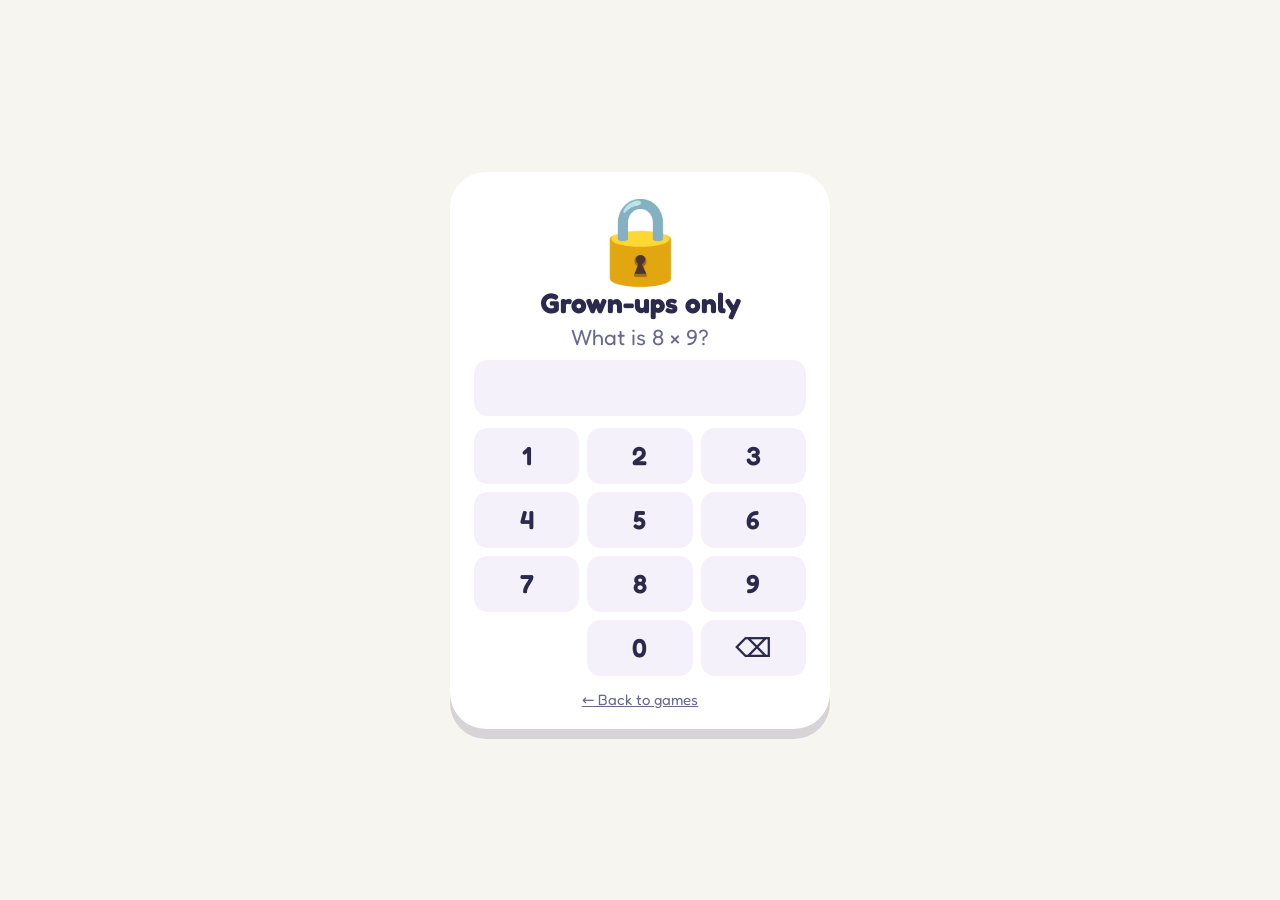
==== parent/index.html @ da4e7c8c "Wonder World: learning and creating website for kids Math, Reading and Science islands, Create Studi" ====
<!doctype html>
<html lang="en">
<head>
  <meta charset="utf-8">
  <meta name="viewport" content="width=device-width, initial-scale=1, viewport-fit=cover">
  <title>Grown-ups Corner</title>
  <link rel="preconnect" href="https://fonts.googleapis.com">
  <link rel="preconnect" href="https://fonts.gstatic.com" crossorigin>
  <link href="https://fonts.googleapis.com/css2?family=Fredoka:wght@400;500;600;700&display=swap" rel="stylesheet">
  <link rel="stylesheet" href="../css/style.css">
  <link rel="stylesheet" href="parent.css">
</head>
<body class="parent" data-no-break>
  <header class="parent-header">
    <a class="icon-btn" href="../index.html" aria-label="Home">🏠</a>
    <h1>👪 Grown-ups Corner</h1>
  </header>

  <main class="parent-main" id="main" hidden>
    <section class="tiles" id="tiles" aria-label="Summary"></section>

    <section class="panel" id="tipsPanel">
      <h2>💡 What to try next</h2>
      <ul class="tips" id="tips"></ul>
    </section>

    <section class="panel">
      <h2>📅 Last 14 days</h2>
      <p class="sub" id="activitySub"></p>
      <div class="chart" id="chart"></div>
      <details class="table-view">
        <summary>Show as a table</summary>
        <table id="activityTable"></table>
      </details>
    </section>

    <section class="panel">
      <h2>🎮 Learning games</h2>
      <p class="sub">The bar shows how often he got it right the first time, with no wrong answers or hints (last 10 tries).</p>
      <div id="games"></div>
    </section>

    <section class="panel">
      <h2>🎨 Create Studio</h2>
      <div class="made" id="made"></div>
    </section>

    <section class="panel">
      <h2>⚙️ Settings</h2>
      <form class="settings" id="settings" onsubmit="return false">
        <label class="row">
          <span>Child's name<small>Shown on the home page and as a hero in Story Maker</small></span>
          <input type="text" id="childName" maxlength="20" autocomplete="off" placeholder="e.g. Leo">
        </label>
        <div class="row">
          <span>Voice speed</span>
          <div class="seg" role="radiogroup" aria-label="Voice speed">
            <label><input type="radio" name="voice" value="normal"> Normal</label>
            <label><input type="radio" name="voice" value="slow"> Slower</label>
          </div>
        </div>
        <div class="row">
          <span>Sound and voice</span>
          <div class="seg" role="radiogroup" aria-label="Sound">
            <label><input type="radio" name="sound" value="on"> On</label>
            <label><input type="radio" name="sound" value="off"> Off</label>
          </div>
        </div>
        <label class="row">
          <span>Break reminder<small>A friendly "time for a break" screen after this much play</small></span>
          <select id="breakMinutes">
            <option value="0">Off</option>
            <option value="15">15 minutes</option>
            <option value="20">20 minutes</option>
            <option value="30">30 minutes</option>
            <option value="45">45 minutes</option>
          </select>
        </label>
        <p class="saved-note" id="savedNote" aria-live="polite"></p>
      </form>
      <div class="danger">
        <div>
          <strong>Start over</strong>
          <small>Clears stars and progress. Drawings and creatures are kept.</small>
        </div>
        <button class="reset-btn" id="resetBtn">Reset progress</button>
      </div>
    </section>

    <section class="panel">
      <h2>🤝 Playing together</h2>
      <ul class="ideas">
        <li><strong>Ask "how do you know?"</strong> after an answer, right or wrong. Explaining is where the thinking happens.</li>
        <li><strong>Ten Frames:</strong> before checking, ask "how many more do we need to make 10?"</li>
        <li><strong>Hop the Line:</strong> on the Guess level, let him say his guess out loud first, then watch the frog together.</li>
        <li><strong>Balance It:</strong> when it tips, ask "which side is heavier? What could we change?"</li>
        <li><strong>Story Maker:</strong> stop on a page and ask what he thinks happens next.</li>
      </ul>
    </section>
  </main>

  <!-- Grown-up check -->
  <div class="overlay gate" id="gate">
    <div class="overlay-card">
      <div class="mascot">🔒</div>
      <h2>Grown-ups only</h2>
      <p class="gate-q" id="gateQ"></p>
      <div class="gate-display" id="gateDisplay" aria-live="polite"></div>
      <div class="pad" id="pad"></div>
      <a class="gate-back" href="../index.html">← Back to games</a>
    </div>
  </div>

  <div class="tooltip" id="tooltip" role="tooltip" hidden></div>

  <script src="../js/common/storage.js"></script>
  <script src="../js/common/catalog.js"></script>
  <script src="../js/common/progress.js"></script>
  <script src="../js/common/speech.js"></script>
  <script src="../js/common/sounds.js"></script>
  <script src="../js/common/ui.js"></script>
  <script src="parent.js"></script>
</body>
</html>
---- css/style.css ----
/* ---------- Shared look for the whole site ---------- */
:root {
  --bg: #fff8ec;
  --bg-2: #ffeccc;
  --ink: #2b2a4c;
  --ink-soft: #6b6890;
  --card: #ffffff;
  --red: #ef5a5a;
  --red-dark: #c63d3d;
  --blue: #3d8bfd;
  --blue-dark: #2563c9;
  --green: #2fbf71;
  --green-dark: #1f9455;
  --yellow: #ffc93c;
  --orange: #ff9b3d;
  --orange-dark: #d9771b;
  --purple: #8b6cf0;
  --purple-dark: #6a4bd1;
  --frame: #fffaf0;
  --frame-line: #e8b04a;
  --shadow-color: rgba(43, 42, 76, 0.16);
  --shadow: 0 6px 0 var(--shadow-color);
  --radius: 24px;
  --font: "Fredoka", "Baloo 2", system-ui, -apple-system, "Segoe UI", Roboto, sans-serif;
}

* { box-sizing: border-box; }
[hidden] { display: none !important; }

html, body { margin: 0; }

body {
  font-family: var(--font);
  color: var(--ink);
  background: var(--bg);
  min-height: 100vh;
  touch-action: manipulation;
  -webkit-tap-highlight-color: transparent;
  user-select: none;
  -webkit-user-select: none;
  overflow-x: clip;
}
html { overflow-x: clip; }

button { font: inherit; color: inherit; border: 0; background: none; cursor: pointer; padding: 0; }
button:focus-visible, a:focus-visible { outline: 4px solid var(--purple); outline-offset: 3px; }

.icon-btn {
  width: 56px; height: 56px; flex: none;
  border-radius: 50%;
  background: var(--card);
  box-shadow: var(--shadow);
  font-size: 28px;
  display: grid; place-items: center;
  text-decoration: none;
  transition: transform .08s;
}
.icon-btn.small { width: 44px; height: 44px; font-size: 22px; }
.icon-btn:active { transform: translateY(4px); box-shadow: 0 2px 0 var(--shadow-color); }

.star-count {
  flex: none;
  background: var(--card);
  box-shadow: var(--shadow);
  border-radius: 999px;
  padding: 10px 18px;
  font-size: 24px;
  font-weight: 600;
  white-space: nowrap;
}

/* ---------- Overlays (Play screen, break reminder) ---------- */
.overlay {
  position: fixed; inset: 0; z-index: 80;
  display: grid; place-items: center;
  background: rgba(43, 42, 76, .45);
  padding: 16px;
}
.overlay-card {
  background: var(--card);
  border-radius: 36px;
  padding: 28px 40px 36px;
  text-align: center;
  box-shadow: 0 10px 0 var(--shadow-color);
}
.overlay-card .mascot { font-size: 84px; line-height: 1; }
.overlay-card h1 { margin: 8px 0 20px; font-size: 40px; }
.break-overlay { z-index: 90; background: rgba(27, 20, 64, .7); }
.break-text { font-size: 24px; margin: 0 0 22px; color: var(--ink-soft); }
.break-ok {
  height: 70px; padding: 0 30px; border-radius: 35px;
  background: var(--purple); color: #fff;
  font-size: 26px; font-weight: 700;
  box-shadow: 0 7px 0 var(--purple-dark);
}

/* ---------- Confetti ---------- */
.confetti-piece {
  position: fixed;
  z-index: 100;
  pointer-events: none;
  font-size: 34px;
  animation: confetti 1.5s ease-out forwards;
}
@keyframes confetti {
  from { transform: translate(0, 0) rotate(0) scale(.5); opacity: 1; }
  to   { transform: translate(var(--dx), var(--dy)) rotate(var(--rot)) scale(1.1); opacity: 0; }
}

/* ---------- Home page ---------- */
.home {
  background:
    radial-gradient(circle at 10% 10%, #ffe1f0 0, transparent 35%),
    radial-gradient(circle at 90% 20%, #dff1ff 0, transparent 35%),
    var(--bg);
}

.home-header {
  display: flex; align-items: center; justify-content: space-between; gap: 12px;
  padding: 20px 16px 8px;
  max-width: 1100px; margin: 0 auto;
}
.home-header h1 {
  margin: 0;
  font-size: clamp(34px, 7vw, 60px);
  font-weight: 700;
  line-height: 1;
}
.home-header h1 .rainbow {
  background: linear-gradient(90deg, #ef5a5a, #ffb02e, #2fbf71, #3d8bfd, #8b6cf0);
  -webkit-background-clip: text; background-clip: text;
  color: transparent;
}
.greeting { margin: 6px 0 0; font-size: clamp(20px, 4vw, 28px); font-weight: 600; color: var(--ink-soft); }
.home-footer { text-align: center; padding: 0 16px 28px; }
.home-footer a { color: var(--ink-soft); font-size: 15px; text-decoration: none; opacity: .8; }
.home-header .tools { display: flex; gap: 10px; align-items: center; }

.home main { max-width: 1100px; margin: 0 auto; padding: 8px 16px 48px; }

.island {
  margin-top: 24px;
  border-radius: 32px;
  padding: 20px;
  box-shadow: var(--shadow);
}
.island.math   { background: #e3f4ff; }
.island.create { background: #ffe9f3; }
.island.reading { background: #e5f8e8; }
.island.science { background: #fff3dc; }
.card .letters-art { font-size: 64px; font-weight: 700; color: var(--red); }
.island h2 {
  margin: 0 0 16px;
  font-size: clamp(26px, 5vw, 38px);
  display: flex; align-items: center; gap: 12px;
}
.island h2 .emoji { font-size: 1.3em; }

.cards {
  display: grid;
  grid-template-columns: repeat(auto-fill, minmax(170px, 1fr));
  gap: 16px;
}

.card {
  position: relative;
  display: flex; flex-direction: column; align-items: center; justify-content: center;
  gap: 8px;
  min-height: 190px;
  padding: 16px;
  border-radius: var(--radius);
  background: var(--card);
  box-shadow: var(--shadow);
  text-decoration: none;
  color: var(--ink);
  font-size: 24px;
  font-weight: 600;
  text-align: center;
  transition: transform .1s;
}
.card:hover { transform: translateY(-3px); }
.card:active { transform: translateY(3px); box-shadow: 0 2px 0 var(--shadow-color); }
.card .art { font-size: 72px; line-height: 1; }
.card.soon { opacity: .6; filter: grayscale(.4); }
.card .soon-badge {
  position: absolute; top: 10px; right: 10px;
  background: var(--yellow); color: var(--ink);
  font-size: 14px; font-weight: 600;
  padding: 4px 10px; border-radius: 999px;
}

/* Mini ten-frame drawing on the home card */
.mini-frame {
  display: grid;
  grid-template-columns: repeat(5, 22px);
  gap: 4px;
  padding: 4px;
  background: var(--frame-line);
  border-radius: 8px;
}
.mini-frame span {
  width: 22px; height: 22px;
  background: var(--frame);
  border-radius: 3px;
  display: grid; place-items: center;
}
.mini-frame span.on::after {
  content: ""; width: 16px; height: 16px; border-radius: 50%;
  background: var(--blue);
}
.mini-frame span.red::after { background: var(--red); }

@media (prefers-reduced-motion: reduce) {
  *, *::before, *::after { animation-duration: .01ms !important; transition-duration: .01ms !important; }
}
---- parent/parent.css ----
/* Grown-ups Corner: calmer and denser than the kids' pages. */
.parent {
  background: #f7f5f0;
  user-select: text; -webkit-user-select: text;
  --line: #e6e1d6;
  --muted: #6b6890;
  --bar: #8b6cf0;
  --bar-hover: #6a4bd1;
  --track: #eeeaf7;
}

.parent-header {
  max-width: 980px; margin: 0 auto;
  padding: 18px 16px 6px;
  display: flex; align-items: center; gap: 14px;
}
.parent-header h1 { margin: 0; font-size: clamp(26px, 5vw, 36px); }

.parent-main {
  max-width: 980px; margin: 0 auto;
  padding: 8px 16px 48px;
  display: flex; flex-direction: column; gap: 18px;
}

/* Summary tiles */
.tiles {
  display: grid;
  grid-template-columns: repeat(5, 1fr);
  gap: 12px;
}
@media (max-width: 760px) {
  .tiles { grid-template-columns: repeat(2, 1fr); }
  .tile:last-child { grid-column: 1 / -1; }
}
.tile {
  background: var(--card);
  border: 1px solid var(--line);
  border-radius: 20px;
  padding: 14px 16px;
}
.tile .label { font-size: 15px; color: var(--muted); font-weight: 500; }
.tile .value { font-size: 34px; font-weight: 700; line-height: 1.15; margin-top: 4px; }
.tile .hint { font-size: 13px; color: var(--muted); }

.panel {
  background: var(--card);
  border: 1px solid var(--line);
  border-radius: 24px;
  padding: 18px 20px 20px;
}
.panel h2 { margin: 0 0 6px; font-size: 24px; }
.sub { margin: 0 0 12px; color: var(--muted); font-size: 15px; }

/* Tips */
.tips { margin: 6px 0 0; padding: 0; list-style: none; display: flex; flex-direction: column; gap: 8px; }
.tips li { font-size: 17px; line-height: 1.4; padding: 10px 14px; background: #faf8ff; border-radius: 14px; }
.tips a { color: var(--purple-dark); font-weight: 600; }

/* Activity bar chart: one series, one hue, bars anchored to the baseline */
.chart {
  position: relative;
  display: grid;
  grid-template-columns: repeat(14, 1fr);
  gap: 2px;
  align-items: end;
  height: 180px;
  border-bottom: 1px solid var(--line);
  padding-top: 8px;
}
.bar-col {
  height: 100%;
  display: flex; flex-direction: column; justify-content: flex-end; align-items: center;
  cursor: default;
}
.bar-col .bar {
  width: min(70%, 34px);
  min-height: 2px;
  background: var(--bar);
  border-radius: 4px 4px 0 0;
  transition: background .15s;
}
.bar-col .bar.empty { background: var(--line); }
.bar-col:hover .bar:not(.empty), .bar-col:focus .bar:not(.empty) { background: var(--bar-hover); }
.bar-col:focus { outline: none; }
.chart-labels {
  display: grid;
  grid-template-columns: repeat(14, 1fr);
  gap: 2px;
  margin-top: 6px;
  font-size: 12px; color: var(--muted);
  text-align: center;
}
.chart-labels .today { color: var(--ink); font-weight: 700; }

.tooltip {
  position: fixed; z-index: 100;
  pointer-events: none;
  background: var(--ink); color: #fff;
  font-size: 14px; line-height: 1.35;
  padding: 8px 12px;
  border-radius: 10px;
  transform: translate(-50%, calc(-100% - 10px));
  white-space: nowrap;
}

.table-view { margin-top: 12px; font-size: 15px; }
.table-view summary { cursor: pointer; color: var(--muted); }
.table-view table { margin-top: 8px; border-collapse: collapse; width: 100%; }
.table-view th, .table-view td { text-align: left; padding: 4px 8px; border-bottom: 1px solid var(--line); }
.table-view td.num, .table-view th.num { text-align: right; font-variant-numeric: tabular-nums; }

/* Game progress */
.island-title { margin: 18px 0 2px; font-size: 19px; color: var(--muted); }
.island-title:first-child { margin-top: 4px; }
.game-block { padding: 12px 0; border-top: 1px solid var(--line); }
.game-block:first-child { border-top: 0; padding-top: 4px; }
.game-head { display: flex; align-items: center; gap: 10px; font-size: 20px; font-weight: 600; margin-bottom: 8px; }
.game-head a { margin-left: auto; font-size: 15px; color: var(--purple-dark); }
.level-row {
  display: grid;
  grid-template-columns: 150px 1fr 170px;
  gap: 12px;
  align-items: center;
  padding: 6px 0;
  font-size: 15px;
}
.level-name { font-weight: 600; }
.level-name .n { color: var(--muted); margin-right: 4px; }
.meter { height: 12px; border-radius: 6px; background: var(--track); overflow: hidden; }
.meter span { display: block; height: 100%; border-radius: 0 4px 4px 0; background: var(--bar); }
.level-stats { color: var(--muted); font-variant-numeric: tabular-nums; }
.badge {
  display: inline-flex; align-items: center; gap: 4px;
  font-size: 13px; font-weight: 600;
  padding: 2px 10px;
  border-radius: 999px;
  margin-left: 6px;
  white-space: nowrap;
}
.badge.ready { background: #e3f7ea; color: #1f7a45; }
.badge.help { background: #fff0dd; color: #9a5512; }
.badge.going { background: #eef1f8; color: #4b5577; }
@media (max-width: 640px) {
  .level-row { grid-template-columns: 1fr 1fr; }
  .level-row .meter { grid-column: 1 / -1; grid-row: 2; }
}

/* Creations */
.made { display: grid; grid-template-columns: repeat(auto-fit, minmax(160px, 1fr)); gap: 12px; }
.made a {
  display: flex; align-items: center; gap: 12px;
  padding: 12px 14px;
  border: 1px solid var(--line);
  border-radius: 16px;
  text-decoration: none; color: var(--ink);
}
.made .icon { font-size: 34px; }
.made b { font-size: 26px; display: block; line-height: 1; }
.made small { color: var(--muted); }

/* Settings */
.settings { display: flex; flex-direction: column; }
.settings .row {
  display: flex; align-items: center; justify-content: space-between; gap: 16px;
  padding: 12px 0;
  border-bottom: 1px solid var(--line);
  font-size: 17px; font-weight: 600;
  flex-wrap: wrap;
}
.settings .row small { display: block; font-size: 13px; font-weight: 400; color: var(--muted); }
.settings input[type="text"], .settings select {
  font: inherit; font-weight: 500;
  padding: 8px 12px;
  border: 1px solid #d7d1c4;
  border-radius: 12px;
  background: #fff;
  min-width: 180px;
}
.seg { display: inline-flex; border: 1px solid #d7d1c4; border-radius: 12px; overflow: hidden; }
.seg label { padding: 8px 14px; font-weight: 500; cursor: pointer; }
.seg label + label { border-left: 1px solid #d7d1c4; }
.seg input { position: absolute; opacity: 0; pointer-events: none; }
.seg label:has(input:checked) { background: var(--purple); color: #fff; }
.seg label:has(input:focus-visible) { outline: 3px solid var(--purple); outline-offset: -3px; }
.saved-note { min-height: 1.3em; margin: 8px 0 0; color: #1f7a45; font-size: 15px; }

.danger {
  margin-top: 14px;
  display: flex; align-items: center; justify-content: space-between; gap: 16px; flex-wrap: wrap;
  padding: 12px 14px;
  border: 1px solid #f2d3cf;
  border-radius: 16px;
  background: #fff8f7;
}
.danger small { display: block; color: var(--muted); }
.reset-btn {
  padding: 10px 16px;
  border-radius: 12px;
  border: 1px solid #e0a39b;
  background: #fff;
  color: #b23a2e;
  font-weight: 600;
}
.reset-btn.sure { background: #c63d3d; color: #fff; border-color: #c63d3d; }

.ideas { margin: 6px 0 0; padding-left: 20px; font-size: 16px; line-height: 1.5; }
.ideas li { margin-bottom: 6px; }

/* Grown-up check */
.gate { background: #f7f5f0; }
.gate .overlay-card { width: min(380px, 100%); padding: 24px 24px 20px; }
.gate h2 { margin: 6px 0 4px; font-size: 28px; }
.gate-q { margin: 0 0 10px; font-size: 22px; color: var(--muted); }
.gate-display {
  height: 56px;
  margin: 0 auto 12px;
  border-radius: 14px;
  background: #f4f1fb;
  font-size: 34px; font-weight: 700; letter-spacing: .1em;
  display: grid; place-items: center;
}
.gate-display.shake { animation: shake .4s; }
@keyframes shake { 20%, 60% { transform: translateX(-8px); } 40%, 80% { transform: translateX(8px); } }
.pad { display: grid; grid-template-columns: repeat(3, 1fr); gap: 8px; }
.pad button {
  height: 56px;
  border-radius: 14px;
  background: #f4f1fb;
  font-size: 26px; font-weight: 600;
}
.pad button:active { background: #e2dcf5; }
.gate-back { display: inline-block; margin-top: 14px; color: var(--muted); font-size: 15px; }
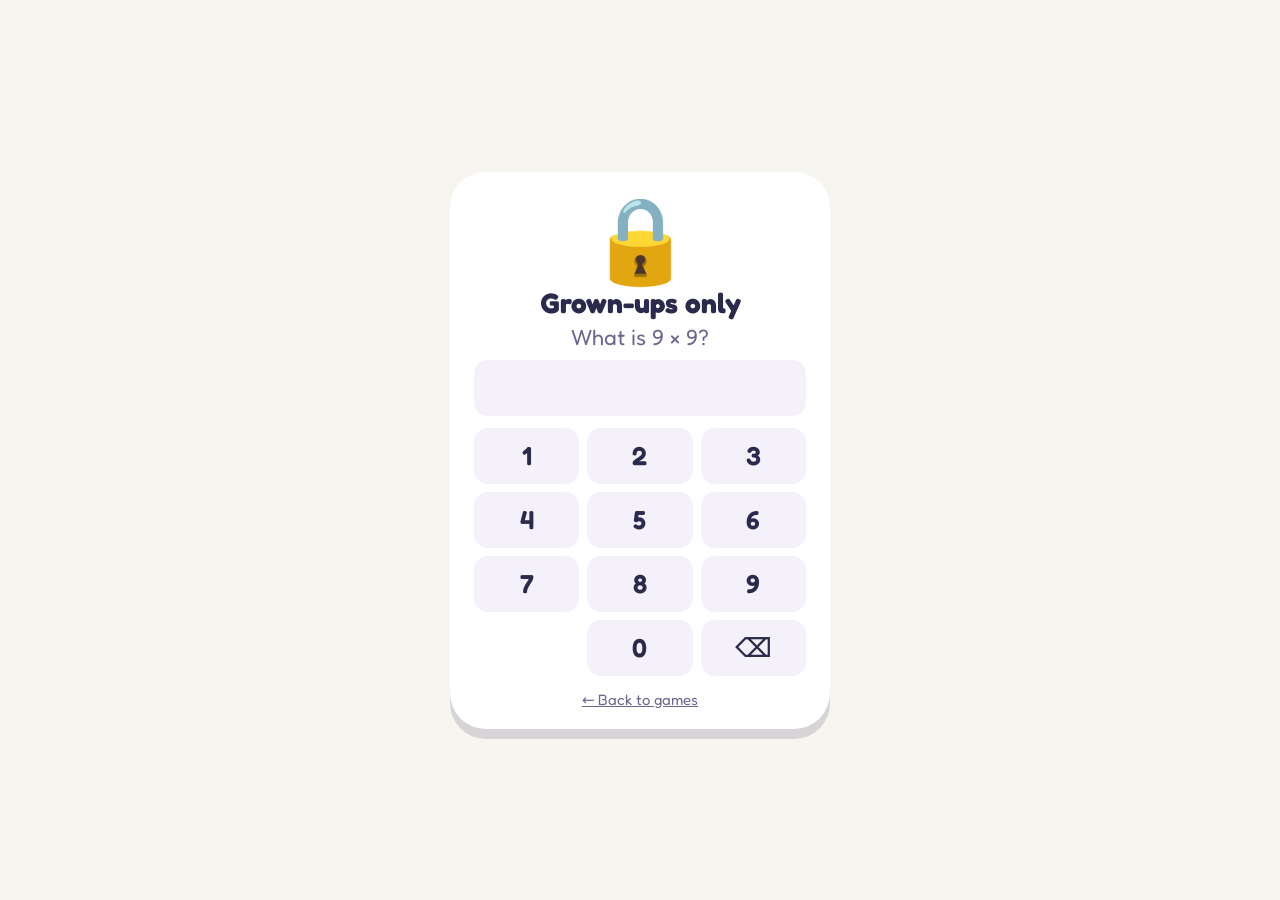
==== commit 9f94f289: "Make the site installable and playable offline Adds an app manifest with rainbow icons, home-screen " ====
--- a/parent/index.html
+++ b/parent/index.html
@@ -3,6 +3,13 @@
 <head>
   <meta charset="utf-8">
   <meta name="viewport" content="width=device-width, initial-scale=1, viewport-fit=cover">
+  <link rel="manifest" href="../manifest.webmanifest">
+  <link rel="icon" href="../icons/favicon.png">
+  <link rel="apple-touch-icon" href="../icons/apple-touch-icon.png">
+  <meta name="theme-color" content="#8b6cf0">
+  <meta name="mobile-web-app-capable" content="yes">
+  <meta name="apple-mobile-web-app-capable" content="yes">
+  <meta name="apple-mobile-web-app-title" content="Wonder World">
   <title>Grown-ups Corner</title>
   <link rel="preconnect" href="https://fonts.googleapis.com">
   <link rel="preconnect" href="https://fonts.gstatic.com" crossorigin>
